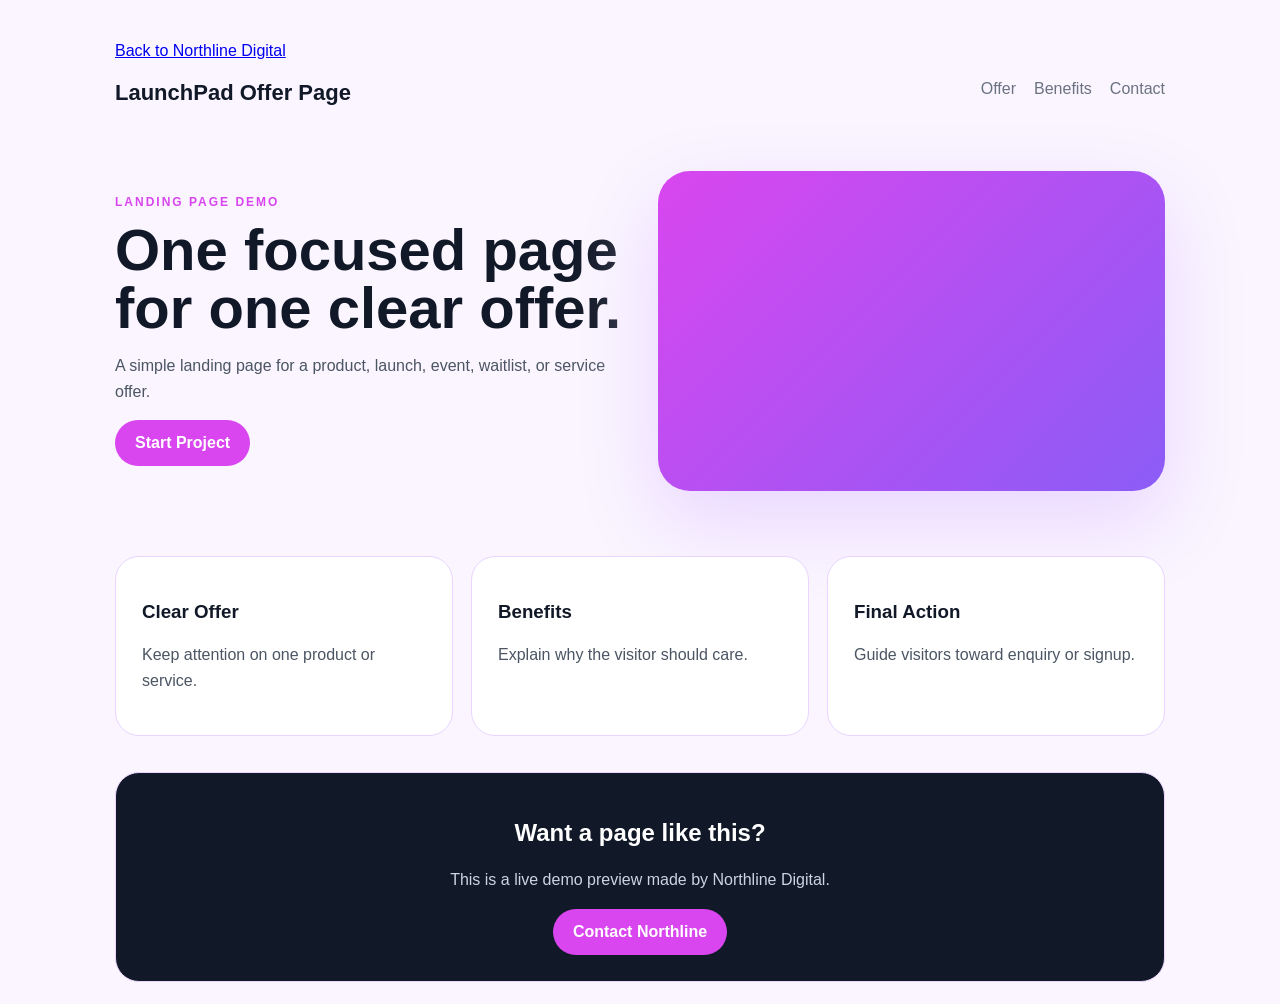
==== demos/landing-page/index.html @ 21fcbeb6 "Add landing page live demo" ====
<!doctype html><html><head><meta charset="utf-8"><meta name="viewport" content="width=device-width,initial-scale=1"><title>LaunchPad Offer Page</title><style>body{margin:0;font-family:Arial,sans-serif;background:#faf5ff;color:#111827}.wrap{max-width:1050px;margin:auto;padding:22px}nav{display:flex;justify-content:space-between}.brand{font-weight:800;font-size:22px}.links{display:flex;gap:18px;color:#6b7280}.hero{display:grid;grid-template-columns:1fr 1fr;gap:35px;align-items:center;padding:65px 0}.tag{color:#d946ef;font-weight:800;letter-spacing:2px;text-transform:uppercase;font-size:12px}h1{font-size:58px;line-height:1;margin:12px 0}p{color:#4b5563;line-height:1.6}.btn{display:inline-block;background:#d946ef;color:white;padding:14px 20px;border-radius:999px;text-decoration:none;font-weight:800}.mock{height:320px;border-radius:32px;background:linear-gradient(135deg,#d946ef,#8b5cf6);box-shadow:0 30px 80px #e9d5ff}.grid{display:grid;grid-template-columns:repeat(3,1fr);gap:18px}.card,.cta{background:white;border:1px solid #e9d5ff;border-radius:24px;padding:26px}.cta{margin-top:36px;background:#111827;color:white;text-align:center}.cta p{color:#cbd5e1}@media(max-width:800px){.hero,.grid{grid-template-columns:1fr}.links{display:none}h1{font-size:42px}}</style></head><body><main class="wrap"><p><a href="../../index.html#samples">Back to Northline Digital</a></p><nav><div class="brand">LaunchPad Offer Page</div><div class="links"><span>Offer</span><span>Benefits</span><span>Contact</span></div></nav><section class="hero"><div><div class="tag">Landing Page Demo</div><h1>One focused page for one clear offer.</h1><p>A simple landing page for a product, launch, event, waitlist, or service offer.</p><a class="btn" href="#contact">Start Project</a></div><div class="mock"></div></section><section class="grid"><div class="card"><h3>Clear Offer</h3><p>Keep attention on one product or service.</p></div><div class="card"><h3>Benefits</h3><p>Explain why the visitor should care.</p></div><div class="card"><h3>Final Action</h3><p>Guide visitors toward enquiry or signup.</p></div></section><section id="contact" class="cta"><h2>Want a page like this?</h2><p>This is a live demo preview made by Northline Digital.</p><a class="btn" href="../../index.html#contact">Contact Northline</a></section></main></body></html>
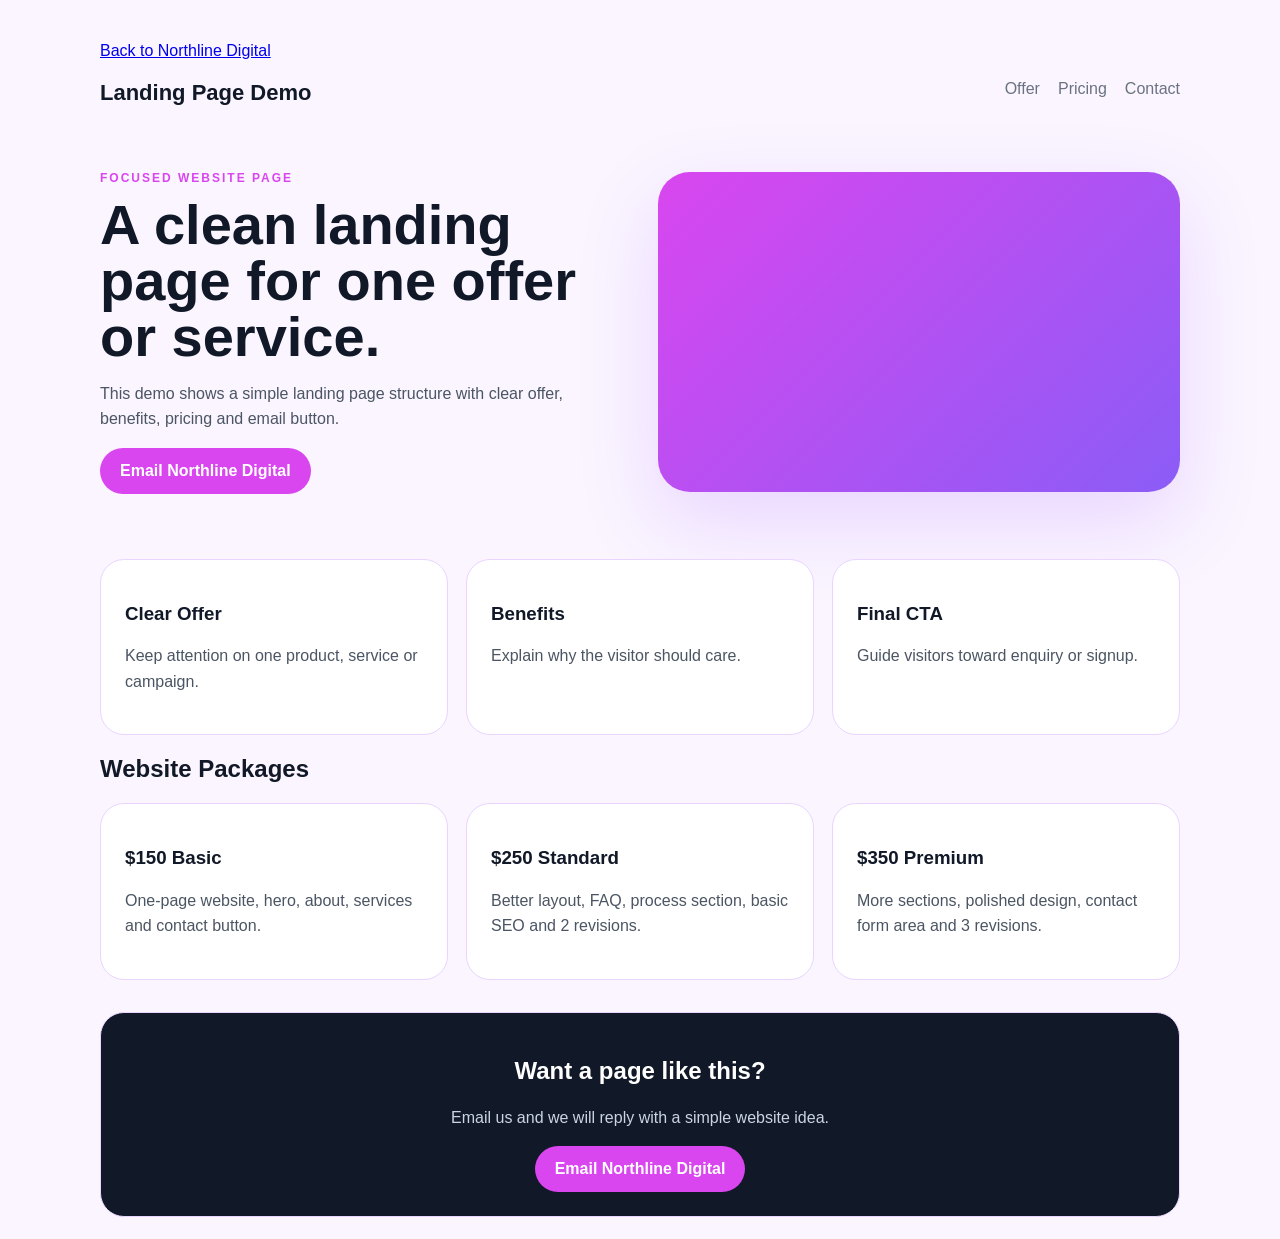
==== commit 63787559: "Make third demo a general landing page demo" ====
--- a/demos/landing-page/index.html
+++ b/demos/landing-page/index.html
@@ -1 +1 @@
-<!doctype html><html><head><meta charset="utf-8"><meta name="viewport" content="width=device-width,initial-scale=1"><title>LaunchPad Offer Page</title><style>body{margin:0;font-family:Arial,sans-serif;background:#faf5ff;color:#111827}.wrap{max-width:1050px;margin:auto;padding:22px}nav{display:flex;justify-content:space-between}.brand{font-weight:800;font-size:22px}.links{display:flex;gap:18px;color:#6b7280}.hero{display:grid;grid-template-columns:1fr 1fr;gap:35px;align-items:center;padding:65px 0}.tag{color:#d946ef;font-weight:800;letter-spacing:2px;text-transform:uppercase;font-size:12px}h1{font-size:58px;line-height:1;margin:12px 0}p{color:#4b5563;line-height:1.6}.btn{display:inline-block;background:#d946ef;color:white;padding:14px 20px;border-radius:999px;text-decoration:none;font-weight:800}.mock{height:320px;border-radius:32px;background:linear-gradient(135deg,#d946ef,#8b5cf6);box-shadow:0 30px 80px #e9d5ff}.grid{display:grid;grid-template-columns:repeat(3,1fr);gap:18px}.card,.cta{background:white;border:1px solid #e9d5ff;border-radius:24px;padding:26px}.cta{margin-top:36px;background:#111827;color:white;text-align:center}.cta p{color:#cbd5e1}@media(max-width:800px){.hero,.grid{grid-template-columns:1fr}.links{display:none}h1{font-size:42px}}</style></head><body><main class="wrap"><p><a href="../../index.html#samples">Back to Northline Digital</a></p><nav><div class="brand">LaunchPad Offer Page</div><div class="links"><span>Offer</span><span>Benefits</span><span>Contact</span></div></nav><section class="hero"><div><div class="tag">Landing Page Demo</div><h1>One focused page for one clear offer.</h1><p>A simple landing page for a product, launch, event, waitlist, or service offer.</p><a class="btn" href="#contact">Start Project</a></div><div class="mock"></div></section><section class="grid"><div class="card"><h3>Clear Offer</h3><p>Keep attention on one product or service.</p></div><div class="card"><h3>Benefits</h3><p>Explain why the visitor should care.</p></div><div class="card"><h3>Final Action</h3><p>Guide visitors toward enquiry or signup.</p></div></section><section id="contact" class="cta"><h2>Want a page like this?</h2><p>This is a live demo preview made by Northline Digital.</p><a class="btn" href="../../index.html#contact">Contact Northline</a></section></main></body></html>+<!doctype html><html><head><meta charset="utf-8"><meta name="viewport" content="width=device-width,initial-scale=1"><title>Landing Page Demo</title><style>body{margin:0;font-family:Arial,sans-serif;background:#faf5ff;color:#111827}.wrap{max-width:1080px;margin:auto;padding:22px}nav{display:flex;justify-content:space-between}.brand{font-weight:800;font-size:22px}.links{display:flex;gap:18px;color:#6b7280}.hero{display:grid;grid-template-columns:1fr 1fr;gap:35px;align-items:center;padding:65px 0}.tag{color:#d946ef;font-weight:800;letter-spacing:2px;text-transform:uppercase;font-size:12px}h1{font-size:56px;line-height:1;margin:12px 0}p{color:#4b5563;line-height:1.6}.btn{display:inline-block;background:#d946ef;color:white;padding:14px 20px;border-radius:999px;text-decoration:none;font-weight:800}.mock{height:320px;border-radius:32px;background:linear-gradient(135deg,#d946ef,#8b5cf6);box-shadow:0 30px 80px #e9d5ff}.grid,.prices{display:grid;grid-template-columns:repeat(3,1fr);gap:18px}.card,.price,.cta{background:white;border:1px solid #e9d5ff;border-radius:24px;padding:24px}.cta{margin-top:32px;background:#111827;color:white;text-align:center}.cta p{color:#cbd5e1}@media(max-width:800px){.hero,.grid,.prices{grid-template-columns:1fr}.links{display:none}h1{font-size:40px}}</style></head><body><main class="wrap"><p><a href="../../index.html#samples">Back to Northline Digital</a></p><nav><div class="brand">Landing Page Demo</div><div class="links"><span>Offer</span><span>Pricing</span><span>Contact</span></div></nav><section class="hero"><div><div class="tag">Focused website page</div><h1>A clean landing page for one offer or service.</h1><p>This demo shows a simple landing page structure with clear offer, benefits, pricing and email button.</p><a class="btn" href="mailto:northlinedigital.studio@gmail.com?subject=Landing%20Page%20Project">Email Northline Digital</a></div><div class="mock"></div></section><section class="grid"><div class="card"><h3>Clear Offer</h3><p>Keep attention on one product, service or campaign.</p></div><div class="card"><h3>Benefits</h3><p>Explain why the visitor should care.</p></div><div class="card"><h3>Final CTA</h3><p>Guide visitors toward enquiry or signup.</p></div></section><section><h2>Website Packages</h2><div class="prices"><div class="price"><h3>$150 Basic</h3><p>One-page website, hero, about, services and contact button.</p></div><div class="price"><h3>$250 Standard</h3><p>Better layout, FAQ, process section, basic SEO and 2 revisions.</p></div><div class="price"><h3>$350 Premium</h3><p>More sections, polished design, contact form area and 3 revisions.</p></div></div></section><section class="cta"><h2>Want a page like this?</h2><p>Email us and we will reply with a simple website idea.</p><a class="btn" href="mailto:northlinedigital.studio@gmail.com?subject=Landing%20Page%20Project">Email Northline Digital</a></section></main></body></html>
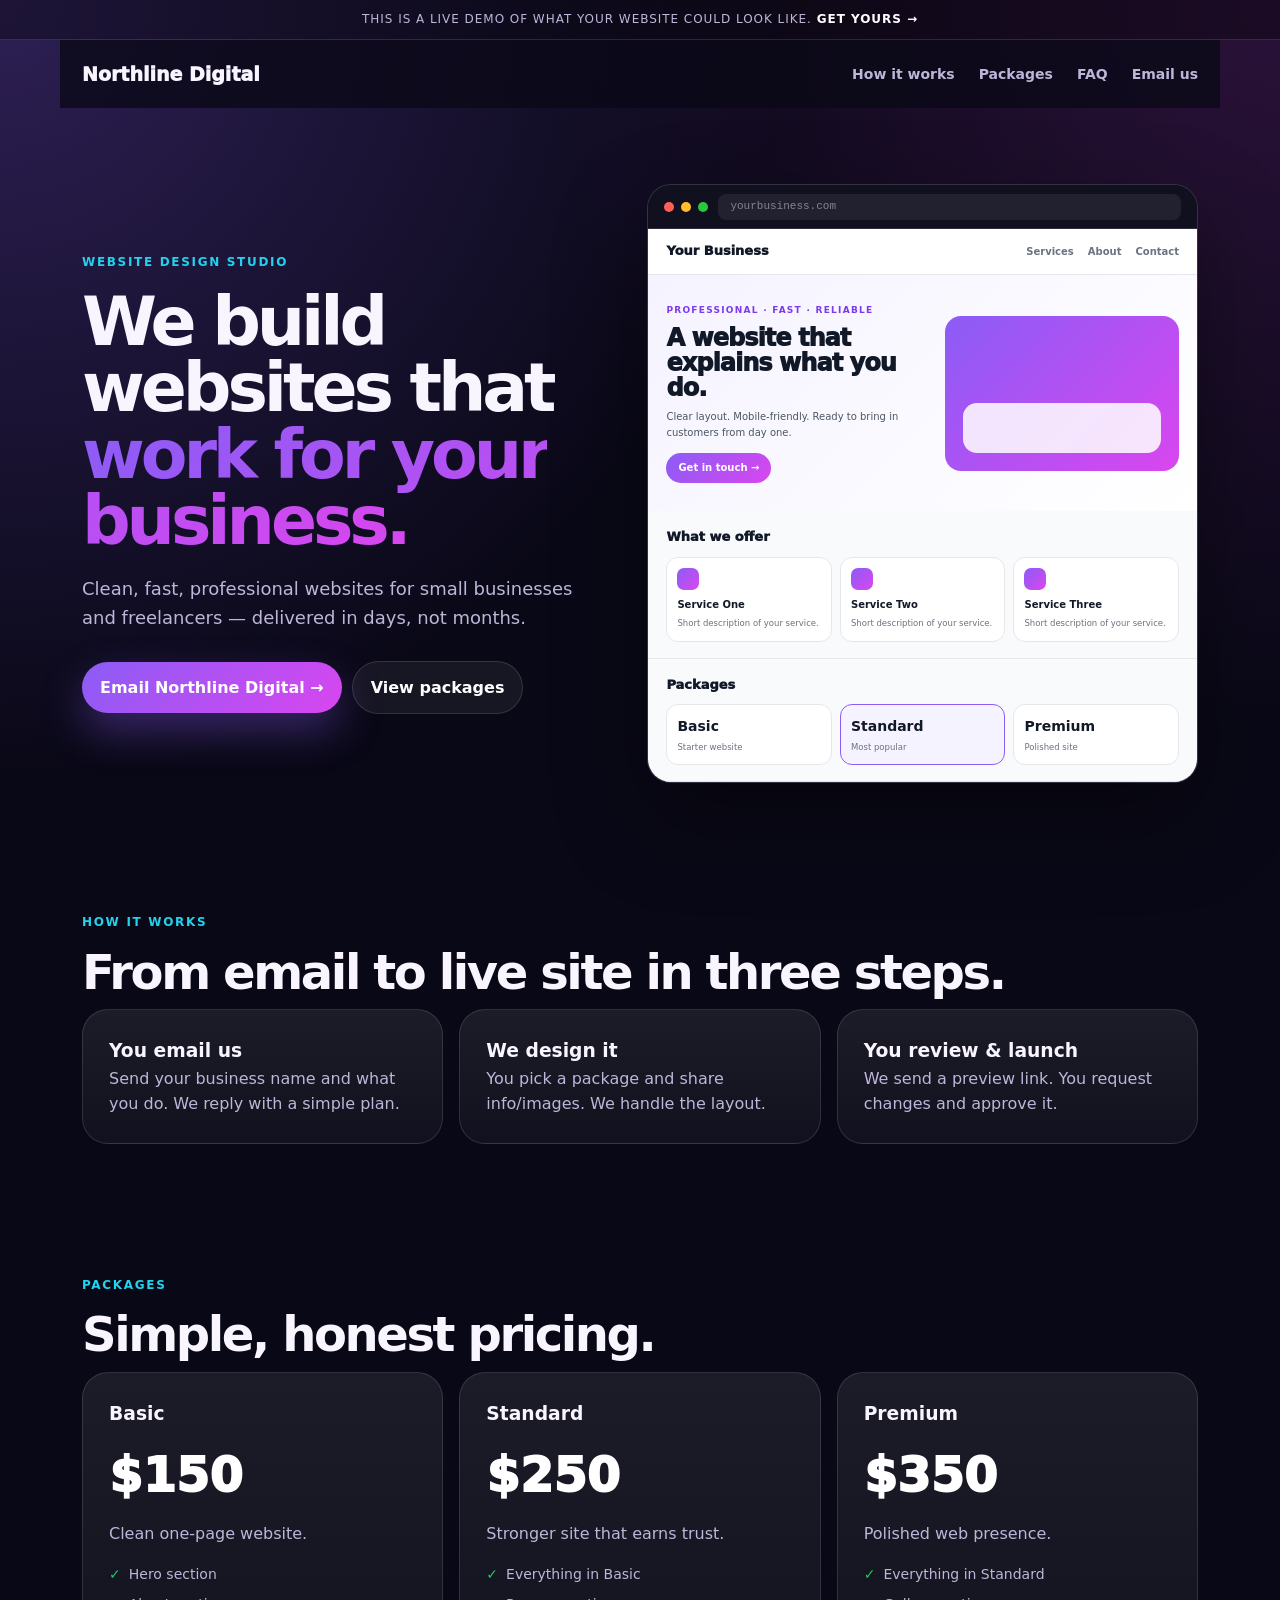
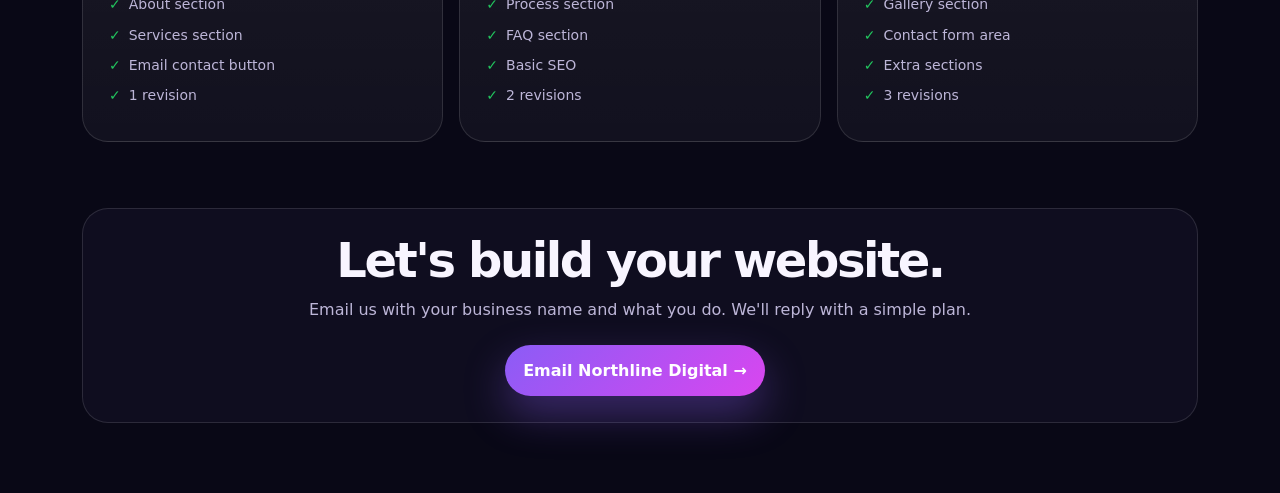
==== commit 6f0796fd: "Update third demo styling and preview labels" ====
--- a/demos/landing-page/index.html
+++ b/demos/landing-page/index.html
@@ -1 +1 @@
-<!doctype html><html><head><meta charset="utf-8"><meta name="viewport" content="width=device-width,initial-scale=1"><title>Landing Page Demo</title><style>body{margin:0;font-family:Arial,sans-serif;background:#faf5ff;color:#111827}.wrap{max-width:1080px;margin:auto;padding:22px}nav{display:flex;justify-content:space-between}.brand{font-weight:800;font-size:22px}.links{display:flex;gap:18px;color:#6b7280}.hero{display:grid;grid-template-columns:1fr 1fr;gap:35px;align-items:center;padding:65px 0}.tag{color:#d946ef;font-weight:800;letter-spacing:2px;text-transform:uppercase;font-size:12px}h1{font-size:56px;line-height:1;margin:12px 0}p{color:#4b5563;line-height:1.6}.btn{display:inline-block;background:#d946ef;color:white;padding:14px 20px;border-radius:999px;text-decoration:none;font-weight:800}.mock{height:320px;border-radius:32px;background:linear-gradient(135deg,#d946ef,#8b5cf6);box-shadow:0 30px 80px #e9d5ff}.grid,.prices{display:grid;grid-template-columns:repeat(3,1fr);gap:18px}.card,.price,.cta{background:white;border:1px solid #e9d5ff;border-radius:24px;padding:24px}.cta{margin-top:32px;background:#111827;color:white;text-align:center}.cta p{color:#cbd5e1}@media(max-width:800px){.hero,.grid,.prices{grid-template-columns:1fr}.links{display:none}h1{font-size:40px}}</style></head><body><main class="wrap"><p><a href="../../index.html#samples">Back to Northline Digital</a></p><nav><div class="brand">Landing Page Demo</div><div class="links"><span>Offer</span><span>Pricing</span><span>Contact</span></div></nav><section class="hero"><div><div class="tag">Focused website page</div><h1>A clean landing page for one offer or service.</h1><p>This demo shows a simple landing page structure with clear offer, benefits, pricing and email button.</p><a class="btn" href="mailto:northlinedigital.studio@gmail.com?subject=Landing%20Page%20Project">Email Northline Digital</a></div><div class="mock"></div></section><section class="grid"><div class="card"><h3>Clear Offer</h3><p>Keep attention on one product, service or campaign.</p></div><div class="card"><h3>Benefits</h3><p>Explain why the visitor should care.</p></div><div class="card"><h3>Final CTA</h3><p>Guide visitors toward enquiry or signup.</p></div></section><section><h2>Website Packages</h2><div class="prices"><div class="price"><h3>$150 Basic</h3><p>One-page website, hero, about, services and contact button.</p></div><div class="price"><h3>$250 Standard</h3><p>Better layout, FAQ, process section, basic SEO and 2 revisions.</p></div><div class="price"><h3>$350 Premium</h3><p>More sections, polished design, contact form area and 3 revisions.</p></div></div></section><section class="cta"><h2>Want a page like this?</h2><p>Email us and we will reply with a simple website idea.</p><a class="btn" href="mailto:northlinedigital.studio@gmail.com?subject=Landing%20Page%20Project">Email Northline Digital</a></section></main></body></html>+<!doctype html><html lang="en"><head><meta charset="utf-8"><meta name="viewport" content="width=device-width,initial-scale=1"><title>Northline Digital — Website Preview</title><style>*{box-sizing:border-box;margin:0;padding:0}:root{--bg:#090816;--text:#f8f5ff;--muted:#bdb6d8;--line:rgba(255,255,255,.12);--purple:#8b5cf6;--pink:#d946ef;--cyan:#22d3ee;--grad:linear-gradient(135deg,#8b5cf6,#d946ef)}body{font-family:Inter,system-ui,-apple-system,BlinkMacSystemFont,"Segoe UI",Arial,sans-serif;background:radial-gradient(circle at top left,rgba(139,92,246,.28),transparent 32%),radial-gradient(circle at top right,rgba(217,70,239,.16),transparent 30%),var(--bg);color:var(--text);line-height:1.6}.topbar{text-align:center;padding:10px 18px;background:rgba(0,0,0,.35);border-bottom:1px solid var(--line);color:var(--muted);font-size:12px;letter-spacing:.08em;text-transform:uppercase}.topbar a{color:#fff;text-decoration:none;font-weight:900}.nav{max-width:1160px;margin:auto;height:68px;padding:0 22px;display:flex;justify-content:space-between;align-items:center;background:rgba(9,8,22,.78)}.brand{font-weight:950;font-size:19px}.links{display:flex;gap:24px;color:var(--muted);font-size:14px;font-weight:750}.page{max-width:1160px;margin:auto;padding:0 22px}.hero{padding:76px 0 64px;display:grid;grid-template-columns:1fr 1.06fr;gap:46px;align-items:center}.eyebrow{font-size:12px;text-transform:uppercase;letter-spacing:.14em;color:var(--cyan);font-weight:900;margin-bottom:16px}h1{font-size:clamp(42px,5.8vw,68px);line-height:.98;letter-spacing:-.06em;margin-bottom:20px}h1 em{font-style:normal;background:var(--grad);-webkit-background-clip:text;background-clip:text;color:transparent}p{color:var(--muted)}.hero-sub{font-size:18px;max-width:510px;margin-bottom:28px}.btn{display:inline-flex;align-items:center;justify-content:center;padding:13px 18px;border-radius:999px;text-decoration:none;font-weight:900;border:1px solid var(--line);margin-right:10px}.primary{background:var(--grad);border:0;color:#fff;box-shadow:0 18px 42px rgba(139,92,246,.35)}.secondary{background:rgba(255,255,255,.06);color:#fff}.browser{background:#17142c;border:1px solid var(--line);border-radius:24px;overflow:hidden;box-shadow:0 35px 90px rgba(0,0,0,.38)}.chrome{height:44px;background:#11101f;display:flex;align-items:center;gap:10px;padding:0 16px;border-bottom:1px solid var(--line)}.dots{display:flex;gap:7px}.dots span{width:10px;height:10px;border-radius:50%;background:#ff5f57}.dots span:nth-child(2){background:#ffbd2e}.dots span:nth-child(3){background:#28c840}.url{flex:1;height:26px;border-radius:8px;background:rgba(255,255,255,.07);display:flex;align-items:center;padding:0 12px;font-size:11px;color:rgba(255,255,255,.45);font-family:monospace}.inner{background:#f8fafc;color:#111827}.inner-nav{height:46px;background:#fff;border-bottom:1px solid #e5e7eb;display:flex;justify-content:space-between;align-items:center;padding:0 18px}.inner-brand{font-size:13px;font-weight:950}.inner-links{display:flex;gap:14px;color:#6b7280;font-size:10px;font-weight:700}.inner-hero{padding:28px 18px;background:linear-gradient(135deg,#f5f3ff,#fff);display:grid;grid-template-columns:1fr .9fr;gap:18px;align-items:center}.inner-eyebrow{font-size:9px;letter-spacing:.14em;text-transform:uppercase;color:#7c3aed;font-weight:900;margin-bottom:8px}.inner-h1{font-size:24px;line-height:1.05;font-weight:950;letter-spacing:-.04em;margin-bottom:8px}.inner-sub{font-size:10px;color:#4b5563;margin-bottom:12px}.inner-btn{display:inline-block;background:linear-gradient(135deg,#8b5cf6,#d946ef);color:#fff;border-radius:999px;padding:7px 12px;font-size:10px;font-weight:900}.inner-img{min-height:155px;border-radius:16px;background:linear-gradient(135deg,#8b5cf6,#d946ef);position:relative;overflow:hidden}.inner-img:after{content:"";position:absolute;left:18px;right:18px;bottom:18px;height:50px;border-radius:14px;background:rgba(255,255,255,.85)}.inner-section{padding:16px 18px;border-bottom:1px solid #e5e7eb}.inner-title{font-weight:950;margin-bottom:9px;font-size:13px}.inner-grid{display:grid;grid-template-columns:repeat(3,1fr);gap:8px}.inner-card,.inner-price{border:1px solid #e5e7eb;background:#fff;border-radius:12px;padding:10px}.icon{width:22px;height:22px;border-radius:7px;background:linear-gradient(135deg,#8b5cf6,#d946ef);margin-bottom:7px}.inner-card h4{font-size:10px;margin-bottom:4px}.inner-card p,.inner-price p{font-size:8.5px;color:#6b7280}.inner-price h4{font-size:14px;margin-bottom:3px}.inner-price.featured{border-color:#8b5cf6;background:#f5f3ff}.section{padding:66px 0}.section-label{font-size:12px;text-transform:uppercase;letter-spacing:.14em;color:var(--cyan);font-weight:900;margin-bottom:14px}h2{font-size:clamp(32px,4vw,48px);line-height:1.05;letter-spacing:-.05em;margin-bottom:12px}.cards,.prices{display:grid;grid-template-columns:repeat(3,1fr);gap:16px}.card,.price,.cta{background:linear-gradient(180deg,rgba(255,255,255,.08),rgba(255,255,255,.04));border:1px solid var(--line);border-radius:26px;padding:26px}.amount{font-size:48px;font-weight:950;color:#fff;margin:8px 0}.price ul{list-style:none;margin-top:16px}.price li{color:var(--muted);font-size:14px;margin:8px 0}.price li:before{content:"✓";color:#22c55e;font-weight:900;margin-right:8px}.cta{text-align:center;margin:0 0 70px;background:#0f0d1f}.cta p{margin-bottom:22px}@media(max-width:880px){.links{display:none}.hero,.inner-hero,.cards,.prices{grid-template-columns:1fr}.inner-img{display:none}.inner-grid{grid-template-columns:1fr}.hero{padding-top:48px}}</style></head><body><div class="topbar">This is a live demo of what your website could look like. <a href="mailto:northlinedigital.studio@gmail.com?subject=Website%20Project">Get yours →</a></div><div class="nav"><div class="brand">Northline Digital</div><div class="links"><span>How it works</span><span>Packages</span><span>FAQ</span><span>Email us</span></div></div><main><div class="page"><section class="hero"><div><div class="eyebrow">Website Design Studio</div><h1>We build websites that <em>work for your business.</em></h1><p class="hero-sub">Clean, fast, professional websites for small businesses and freelancers — delivered in days, not months.</p><a class="btn primary" href="mailto:northlinedigital.studio@gmail.com?subject=Website%20Project">Email Northline Digital →</a><a class="btn secondary" href="#packages">View packages</a></div><div class="browser"><div class="chrome"><div class="dots"><span></span><span></span><span></span></div><div class="url">yourbusiness.com</div></div><div class="inner"><div class="inner-nav"><div class="inner-brand">Your Business</div><div class="inner-links"><span>Services</span><span>About</span><span>Contact</span></div></div><div class="inner-hero"><div><div class="inner-eyebrow">Professional · Fast · Reliable</div><div class="inner-h1">A website that explains what you do.</div><div class="inner-sub">Clear layout. Mobile-friendly. Ready to bring in customers from day one.</div><div class="inner-btn">Get in touch →</div></div><div class="inner-img"></div></div><div class="inner-section"><div class="inner-title">What we offer</div><div class="inner-grid"><div class="inner-card"><div class="icon"></div><h4>Service One</h4><p>Short description of your service.</p></div><div class="inner-card"><div class="icon"></div><h4>Service Two</h4><p>Short description of your service.</p></div><div class="inner-card"><div class="icon"></div><h4>Service Three</h4><p>Short description of your service.</p></div></div></div><div class="inner-section"><div class="inner-title">Packages</div><div class="inner-grid"><div class="inner-price"><h4>Basic</h4><p>Starter website</p></div><div class="inner-price featured"><h4>Standard</h4><p>Most popular</p></div><div class="inner-price"><h4>Premium</h4><p>Polished site</p></div></div></div></div></div></section></div><div class="page"><section class="section"><div class="section-label">How it works</div><h2>From email to live site in three steps.</h2><div class="cards"><div class="card"><h3>You email us</h3><p>Send your business name and what you do. We reply with a simple plan.</p></div><div class="card"><h3>We design it</h3><p>You pick a package and share info/images. We handle the layout.</p></div><div class="card"><h3>You review & launch</h3><p>We send a preview link. You request changes and approve it.</p></div></div></section><section class="section" id="packages"><div class="section-label">Packages</div><h2>Simple, honest pricing.</h2><div class="prices"><div class="price"><h3>Basic</h3><div class="amount">$150</div><p>Clean one-page website.</p><ul><li>Hero section</li><li>About section</li><li>Services section</li><li>Email contact button</li><li>1 revision</li></ul></div><div class="price"><h3>Standard</h3><div class="amount">$250</div><p>Stronger site that earns trust.</p><ul><li>Everything in Basic</li><li>Process section</li><li>FAQ section</li><li>Basic SEO</li><li>2 revisions</li></ul></div><div class="price"><h3>Premium</h3><div class="amount">$350</div><p>Polished web presence.</p><ul><li>Everything in Standard</li><li>Gallery section</li><li>Contact form area</li><li>Extra sections</li><li>3 revisions</li></ul></div></div></section><section class="cta"><h2>Let's build your website.</h2><p>Email us with your business name and what you do. We'll reply with a simple plan.</p><a class="btn primary" href="mailto:northlinedigital.studio@gmail.com?subject=Website%20Project">Email Northline Digital →</a></section></div></main></body></html>
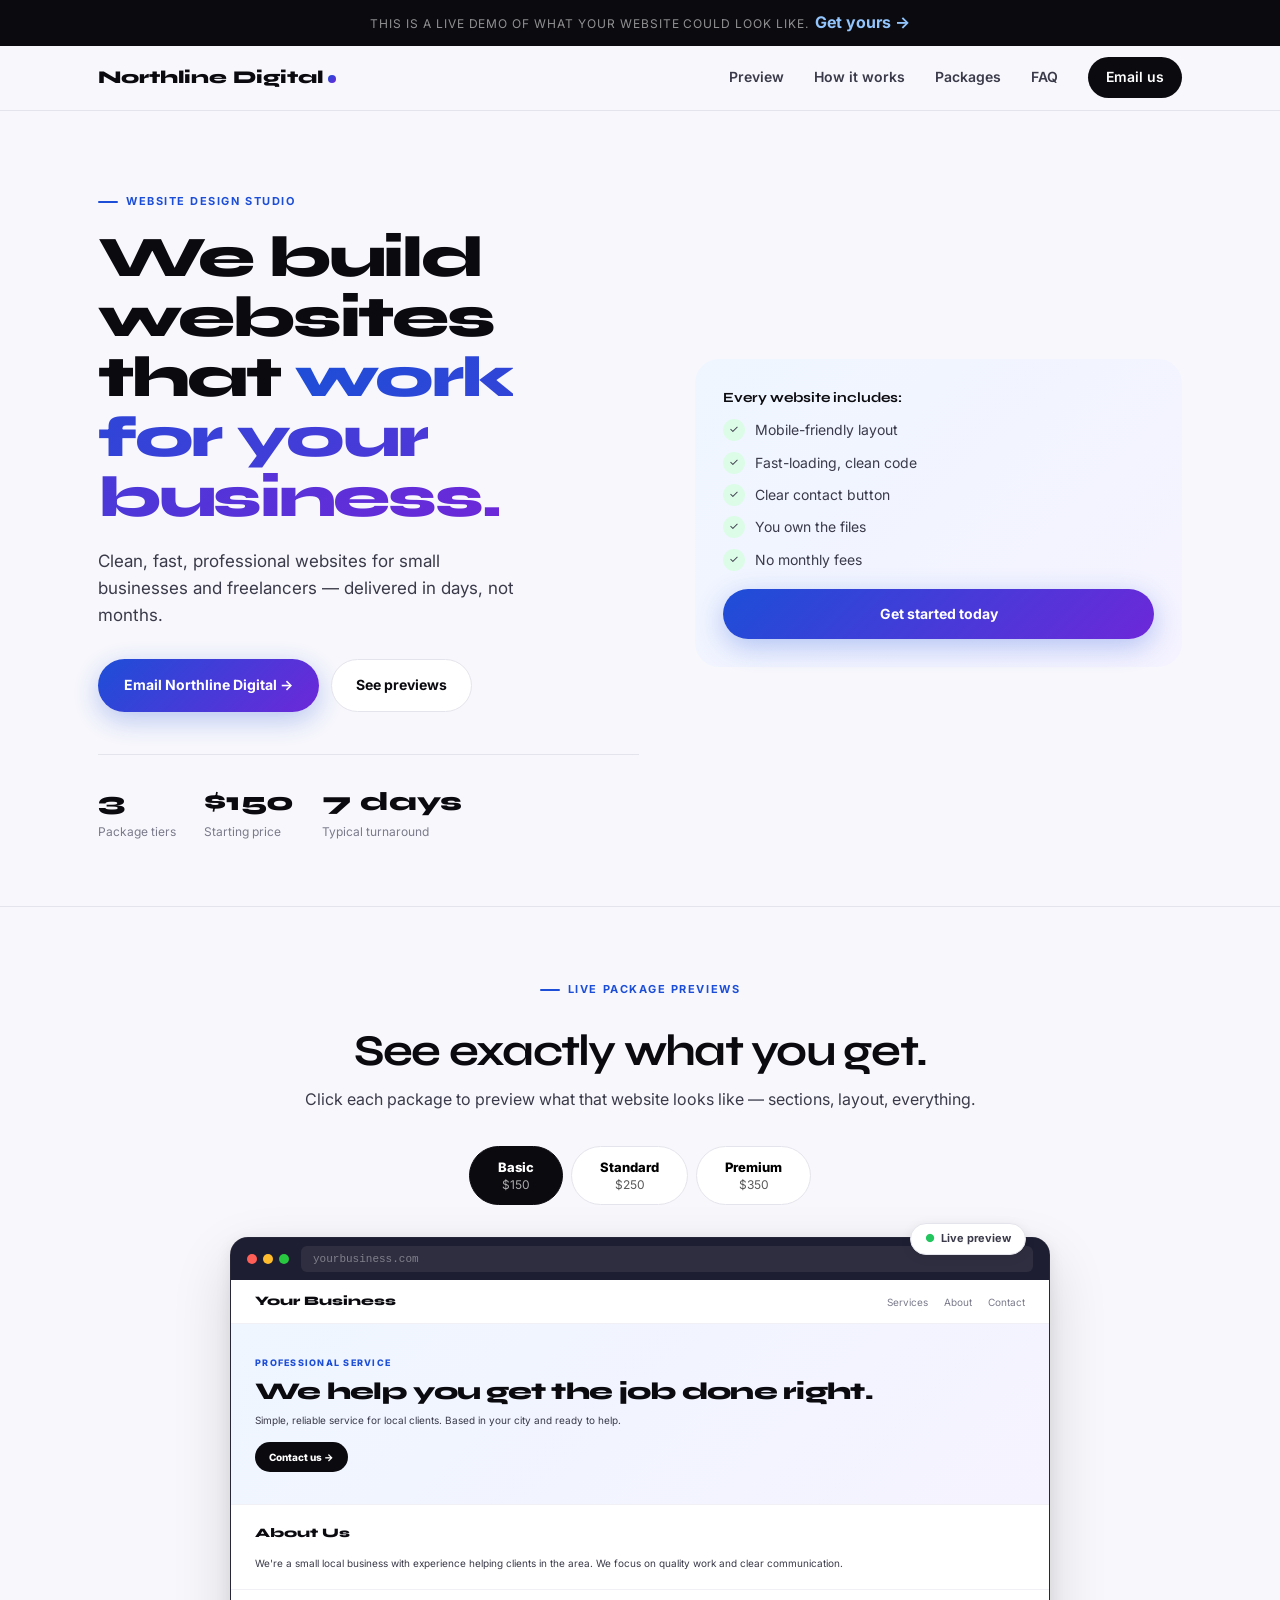
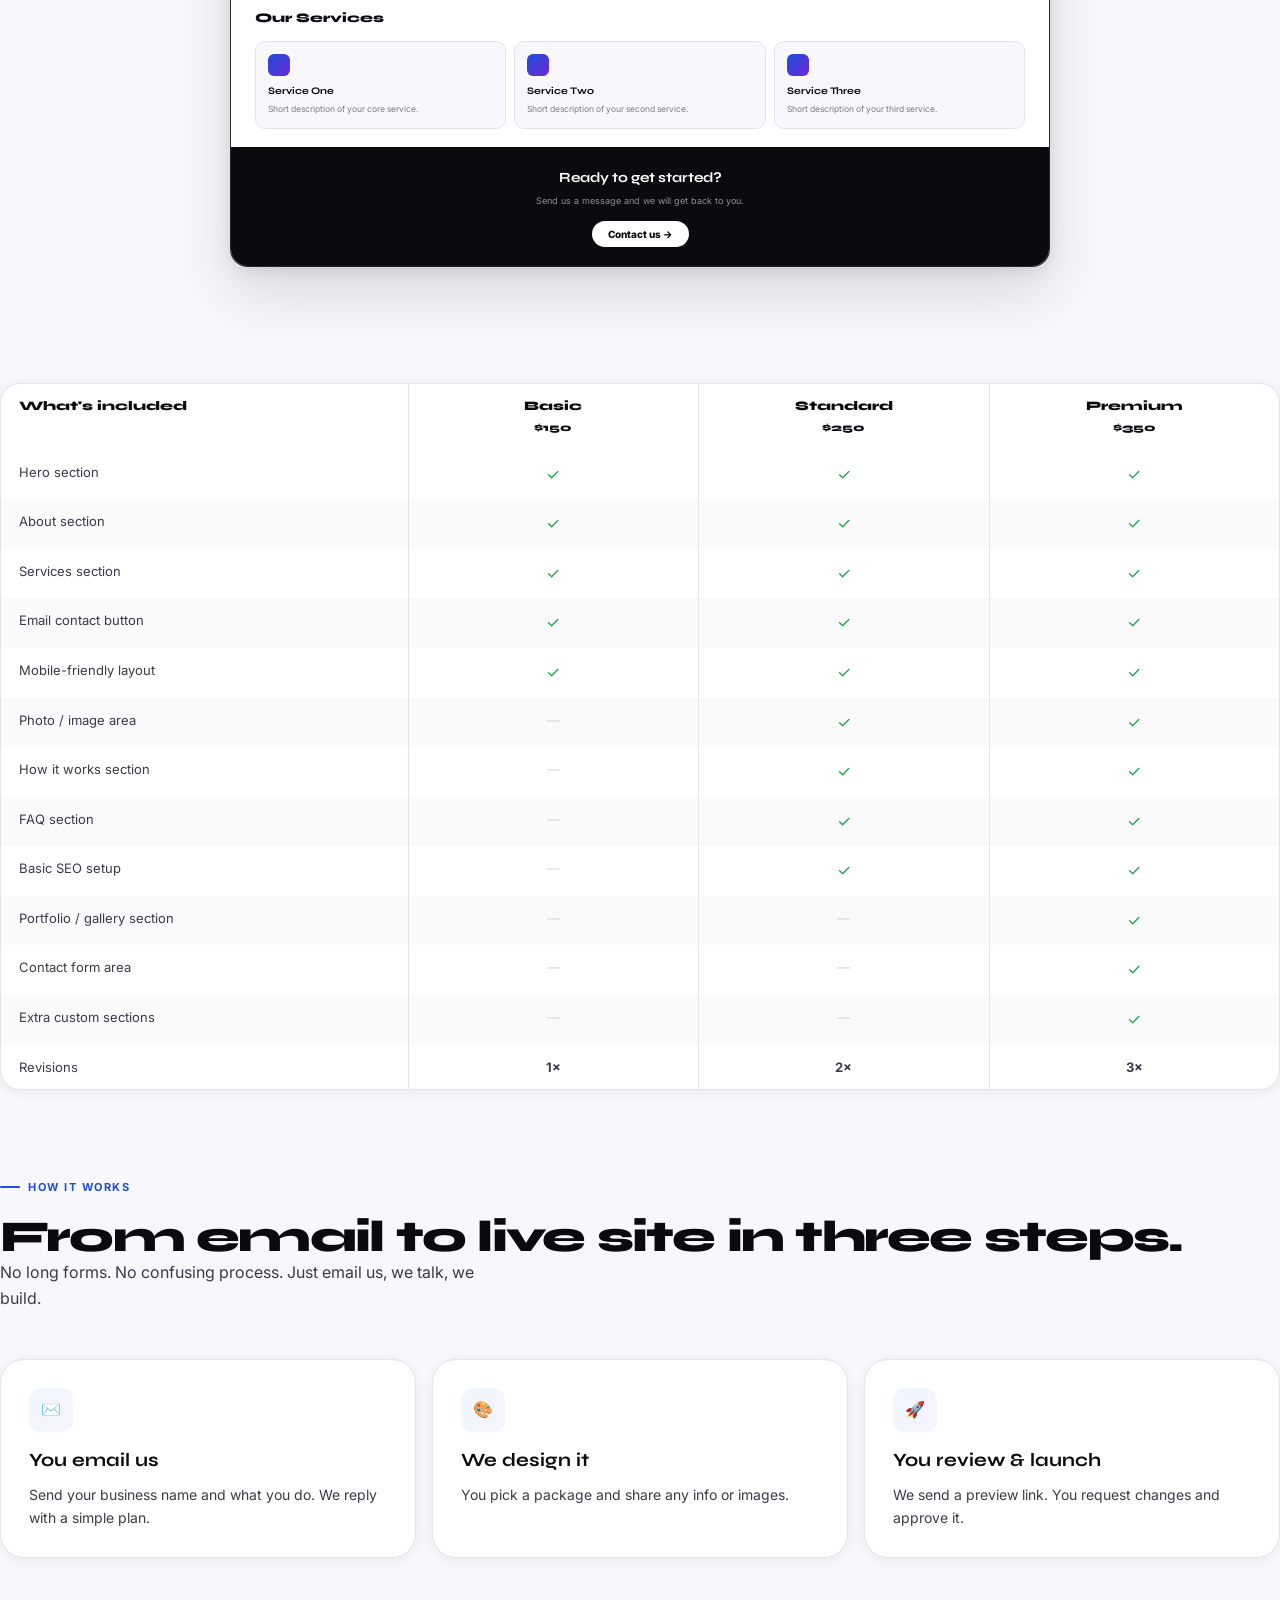
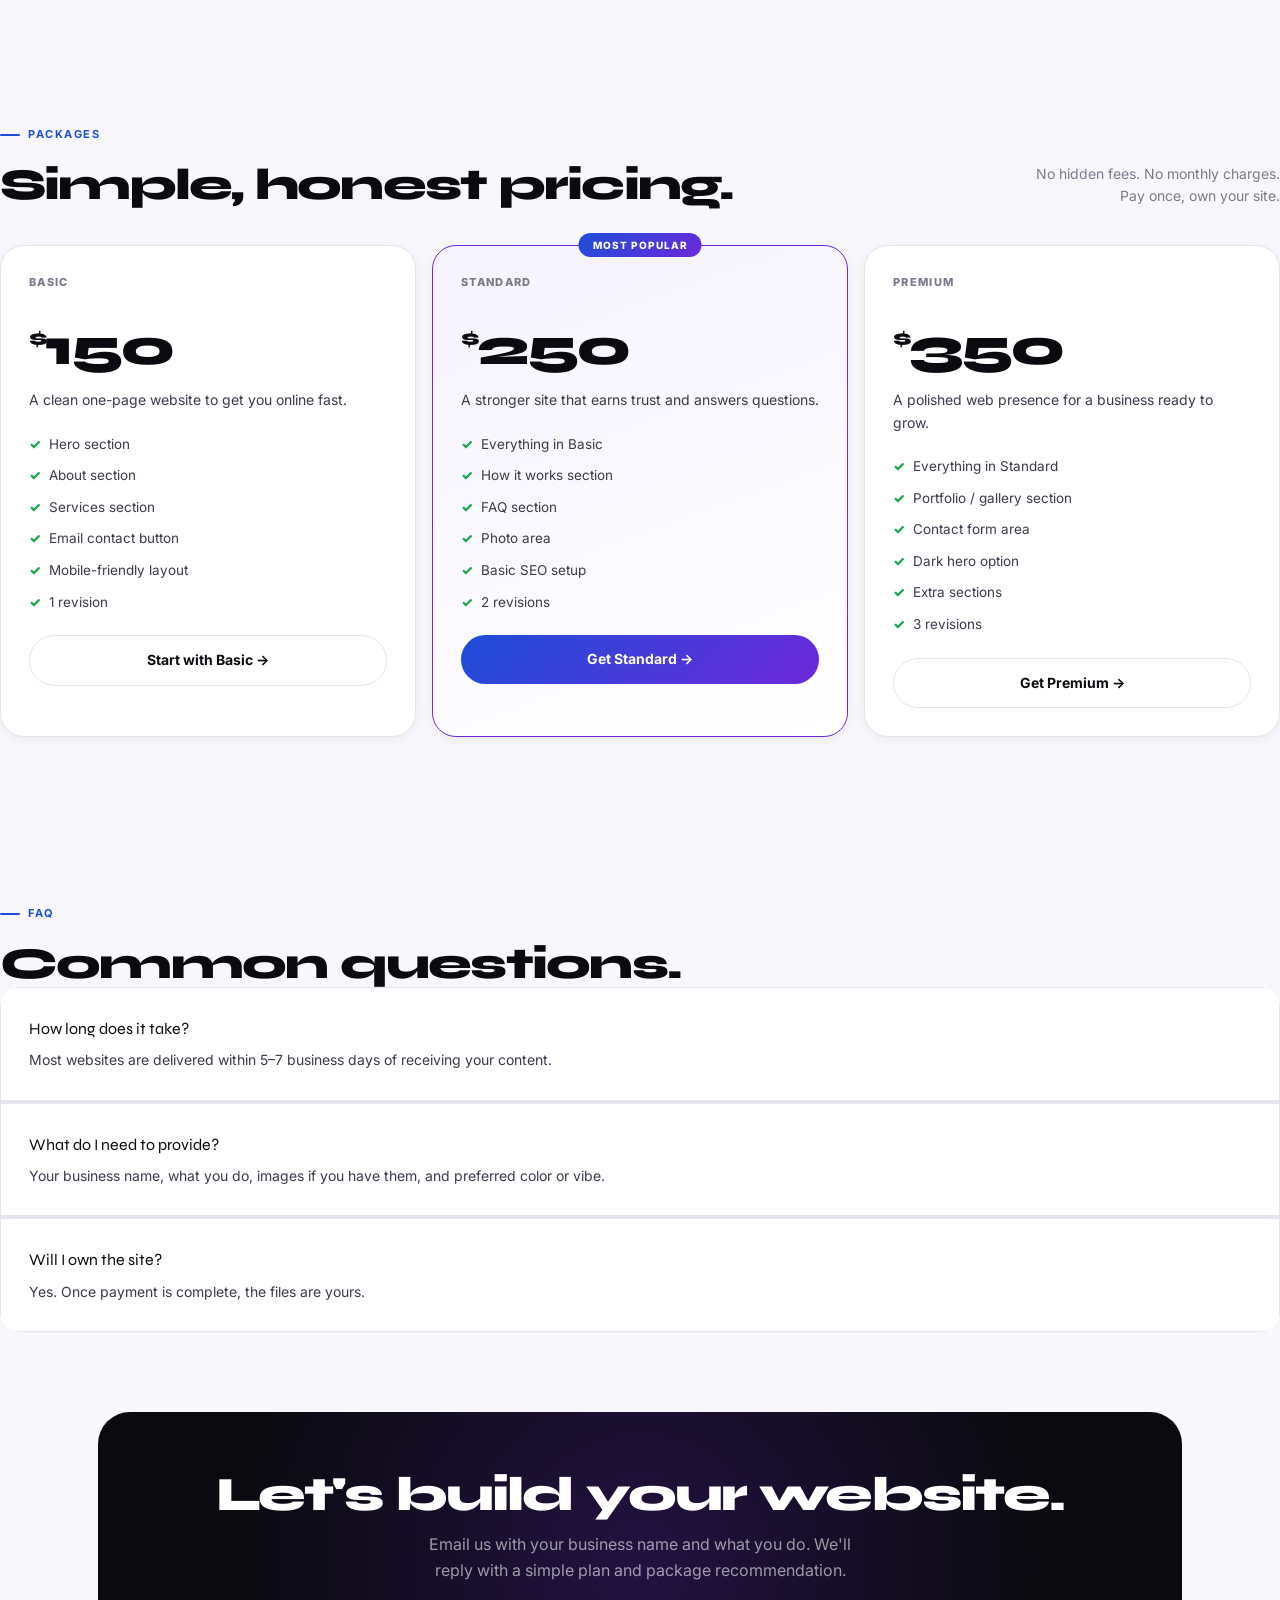
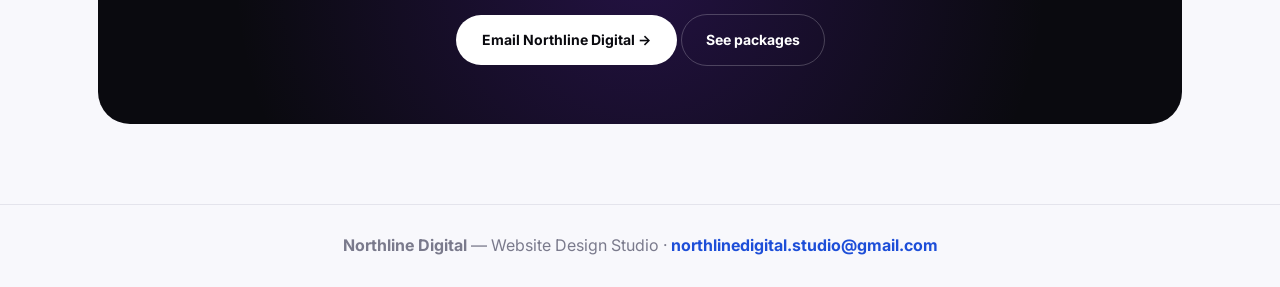
==== commit a0bf7643: "Point landing demo to main polished preview" ====
--- a/demos/landing-page/index.html
+++ b/demos/landing-page/index.html
@@ -1 +1 @@
-<!doctype html><html lang="en"><head><meta charset="utf-8"><meta name="viewport" content="width=device-width,initial-scale=1"><title>Northline Digital — Website Preview</title><style>*{box-sizing:border-box;margin:0;padding:0}:root{--bg:#090816;--text:#f8f5ff;--muted:#bdb6d8;--line:rgba(255,255,255,.12);--purple:#8b5cf6;--pink:#d946ef;--cyan:#22d3ee;--grad:linear-gradient(135deg,#8b5cf6,#d946ef)}body{font-family:Inter,system-ui,-apple-system,BlinkMacSystemFont,"Segoe UI",Arial,sans-serif;background:radial-gradient(circle at top left,rgba(139,92,246,.28),transparent 32%),radial-gradient(circle at top right,rgba(217,70,239,.16),transparent 30%),var(--bg);color:var(--text);line-height:1.6}.topbar{text-align:center;padding:10px 18px;background:rgba(0,0,0,.35);border-bottom:1px solid var(--line);color:var(--muted);font-size:12px;letter-spacing:.08em;text-transform:uppercase}.topbar a{color:#fff;text-decoration:none;font-weight:900}.nav{max-width:1160px;margin:auto;height:68px;padding:0 22px;display:flex;justify-content:space-between;align-items:center;background:rgba(9,8,22,.78)}.brand{font-weight:950;font-size:19px}.links{display:flex;gap:24px;color:var(--muted);font-size:14px;font-weight:750}.page{max-width:1160px;margin:auto;padding:0 22px}.hero{padding:76px 0 64px;display:grid;grid-template-columns:1fr 1.06fr;gap:46px;align-items:center}.eyebrow{font-size:12px;text-transform:uppercase;letter-spacing:.14em;color:var(--cyan);font-weight:900;margin-bottom:16px}h1{font-size:clamp(42px,5.8vw,68px);line-height:.98;letter-spacing:-.06em;margin-bottom:20px}h1 em{font-style:normal;background:var(--grad);-webkit-background-clip:text;background-clip:text;color:transparent}p{color:var(--muted)}.hero-sub{font-size:18px;max-width:510px;margin-bottom:28px}.btn{display:inline-flex;align-items:center;justify-content:center;padding:13px 18px;border-radius:999px;text-decoration:none;font-weight:900;border:1px solid var(--line);margin-right:10px}.primary{background:var(--grad);border:0;color:#fff;box-shadow:0 18px 42px rgba(139,92,246,.35)}.secondary{background:rgba(255,255,255,.06);color:#fff}.browser{background:#17142c;border:1px solid var(--line);border-radius:24px;overflow:hidden;box-shadow:0 35px 90px rgba(0,0,0,.38)}.chrome{height:44px;background:#11101f;display:flex;align-items:center;gap:10px;padding:0 16px;border-bottom:1px solid var(--line)}.dots{display:flex;gap:7px}.dots span{width:10px;height:10px;border-radius:50%;background:#ff5f57}.dots span:nth-child(2){background:#ffbd2e}.dots span:nth-child(3){background:#28c840}.url{flex:1;height:26px;border-radius:8px;background:rgba(255,255,255,.07);display:flex;align-items:center;padding:0 12px;font-size:11px;color:rgba(255,255,255,.45);font-family:monospace}.inner{background:#f8fafc;color:#111827}.inner-nav{height:46px;background:#fff;border-bottom:1px solid #e5e7eb;display:flex;justify-content:space-between;align-items:center;padding:0 18px}.inner-brand{font-size:13px;font-weight:950}.inner-links{display:flex;gap:14px;color:#6b7280;font-size:10px;font-weight:700}.inner-hero{padding:28px 18px;background:linear-gradient(135deg,#f5f3ff,#fff);display:grid;grid-template-columns:1fr .9fr;gap:18px;align-items:center}.inner-eyebrow{font-size:9px;letter-spacing:.14em;text-transform:uppercase;color:#7c3aed;font-weight:900;margin-bottom:8px}.inner-h1{font-size:24px;line-height:1.05;font-weight:950;letter-spacing:-.04em;margin-bottom:8px}.inner-sub{font-size:10px;color:#4b5563;margin-bottom:12px}.inner-btn{display:inline-block;background:linear-gradient(135deg,#8b5cf6,#d946ef);color:#fff;border-radius:999px;padding:7px 12px;font-size:10px;font-weight:900}.inner-img{min-height:155px;border-radius:16px;background:linear-gradient(135deg,#8b5cf6,#d946ef);position:relative;overflow:hidden}.inner-img:after{content:"";position:absolute;left:18px;right:18px;bottom:18px;height:50px;border-radius:14px;background:rgba(255,255,255,.85)}.inner-section{padding:16px 18px;border-bottom:1px solid #e5e7eb}.inner-title{font-weight:950;margin-bottom:9px;font-size:13px}.inner-grid{display:grid;grid-template-columns:repeat(3,1fr);gap:8px}.inner-card,.inner-price{border:1px solid #e5e7eb;background:#fff;border-radius:12px;padding:10px}.icon{width:22px;height:22px;border-radius:7px;background:linear-gradient(135deg,#8b5cf6,#d946ef);margin-bottom:7px}.inner-card h4{font-size:10px;margin-bottom:4px}.inner-card p,.inner-price p{font-size:8.5px;color:#6b7280}.inner-price h4{font-size:14px;margin-bottom:3px}.inner-price.featured{border-color:#8b5cf6;background:#f5f3ff}.section{padding:66px 0}.section-label{font-size:12px;text-transform:uppercase;letter-spacing:.14em;color:var(--cyan);font-weight:900;margin-bottom:14px}h2{font-size:clamp(32px,4vw,48px);line-height:1.05;letter-spacing:-.05em;margin-bottom:12px}.cards,.prices{display:grid;grid-template-columns:repeat(3,1fr);gap:16px}.card,.price,.cta{background:linear-gradient(180deg,rgba(255,255,255,.08),rgba(255,255,255,.04));border:1px solid var(--line);border-radius:26px;padding:26px}.amount{font-size:48px;font-weight:950;color:#fff;margin:8px 0}.price ul{list-style:none;margin-top:16px}.price li{color:var(--muted);font-size:14px;margin:8px 0}.price li:before{content:"✓";color:#22c55e;font-weight:900;margin-right:8px}.cta{text-align:center;margin:0 0 70px;background:#0f0d1f}.cta p{margin-bottom:22px}@media(max-width:880px){.links{display:none}.hero,.inner-hero,.cards,.prices{grid-template-columns:1fr}.inner-img{display:none}.inner-grid{grid-template-columns:1fr}.hero{padding-top:48px}}</style></head><body><div class="topbar">This is a live demo of what your website could look like. <a href="mailto:northlinedigital.studio@gmail.com?subject=Website%20Project">Get yours →</a></div><div class="nav"><div class="brand">Northline Digital</div><div class="links"><span>How it works</span><span>Packages</span><span>FAQ</span><span>Email us</span></div></div><main><div class="page"><section class="hero"><div><div class="eyebrow">Website Design Studio</div><h1>We build websites that <em>work for your business.</em></h1><p class="hero-sub">Clean, fast, professional websites for small businesses and freelancers — delivered in days, not months.</p><a class="btn primary" href="mailto:northlinedigital.studio@gmail.com?subject=Website%20Project">Email Northline Digital →</a><a class="btn secondary" href="#packages">View packages</a></div><div class="browser"><div class="chrome"><div class="dots"><span></span><span></span><span></span></div><div class="url">yourbusiness.com</div></div><div class="inner"><div class="inner-nav"><div class="inner-brand">Your Business</div><div class="inner-links"><span>Services</span><span>About</span><span>Contact</span></div></div><div class="inner-hero"><div><div class="inner-eyebrow">Professional · Fast · Reliable</div><div class="inner-h1">A website that explains what you do.</div><div class="inner-sub">Clear layout. Mobile-friendly. Ready to bring in customers from day one.</div><div class="inner-btn">Get in touch →</div></div><div class="inner-img"></div></div><div class="inner-section"><div class="inner-title">What we offer</div><div class="inner-grid"><div class="inner-card"><div class="icon"></div><h4>Service One</h4><p>Short description of your service.</p></div><div class="inner-card"><div class="icon"></div><h4>Service Two</h4><p>Short description of your service.</p></div><div class="inner-card"><div class="icon"></div><h4>Service Three</h4><p>Short description of your service.</p></div></div></div><div class="inner-section"><div class="inner-title">Packages</div><div class="inner-grid"><div class="inner-price"><h4>Basic</h4><p>Starter website</p></div><div class="inner-price featured"><h4>Standard</h4><p>Most popular</p></div><div class="inner-price"><h4>Premium</h4><p>Polished site</p></div></div></div></div></div></section></div><div class="page"><section class="section"><div class="section-label">How it works</div><h2>From email to live site in three steps.</h2><div class="cards"><div class="card"><h3>You email us</h3><p>Send your business name and what you do. We reply with a simple plan.</p></div><div class="card"><h3>We design it</h3><p>You pick a package and share info/images. We handle the layout.</p></div><div class="card"><h3>You review & launch</h3><p>We send a preview link. You request changes and approve it.</p></div></div></section><section class="section" id="packages"><div class="section-label">Packages</div><h2>Simple, honest pricing.</h2><div class="prices"><div class="price"><h3>Basic</h3><div class="amount">$150</div><p>Clean one-page website.</p><ul><li>Hero section</li><li>About section</li><li>Services section</li><li>Email contact button</li><li>1 revision</li></ul></div><div class="price"><h3>Standard</h3><div class="amount">$250</div><p>Stronger site that earns trust.</p><ul><li>Everything in Basic</li><li>Process section</li><li>FAQ section</li><li>Basic SEO</li><li>2 revisions</li></ul></div><div class="price"><h3>Premium</h3><div class="amount">$350</div><p>Polished web presence.</p><ul><li>Everything in Standard</li><li>Gallery section</li><li>Contact form area</li><li>Extra sections</li><li>3 revisions</li></ul></div></div></section><section class="cta"><h2>Let's build your website.</h2><p>Email us with your business name and what you do. We'll reply with a simple plan.</p><a class="btn primary" href="mailto:northlinedigital.studio@gmail.com?subject=Website%20Project">Email Northline Digital →</a></section></div></main></body></html>+<!doctype html><html lang="en"><head><meta charset="utf-8"><meta name="viewport" content="width=device-width,initial-scale=1"><meta http-equiv="refresh" content="0; url=../personal-brand/"><title>Northline Digital Website Preview</title><script>location.replace('../personal-brand/');</script></head><body><p>Opening the polished Northline Digital website preview...</p><p><a href="../personal-brand/">Open preview</a></p></body></html>
